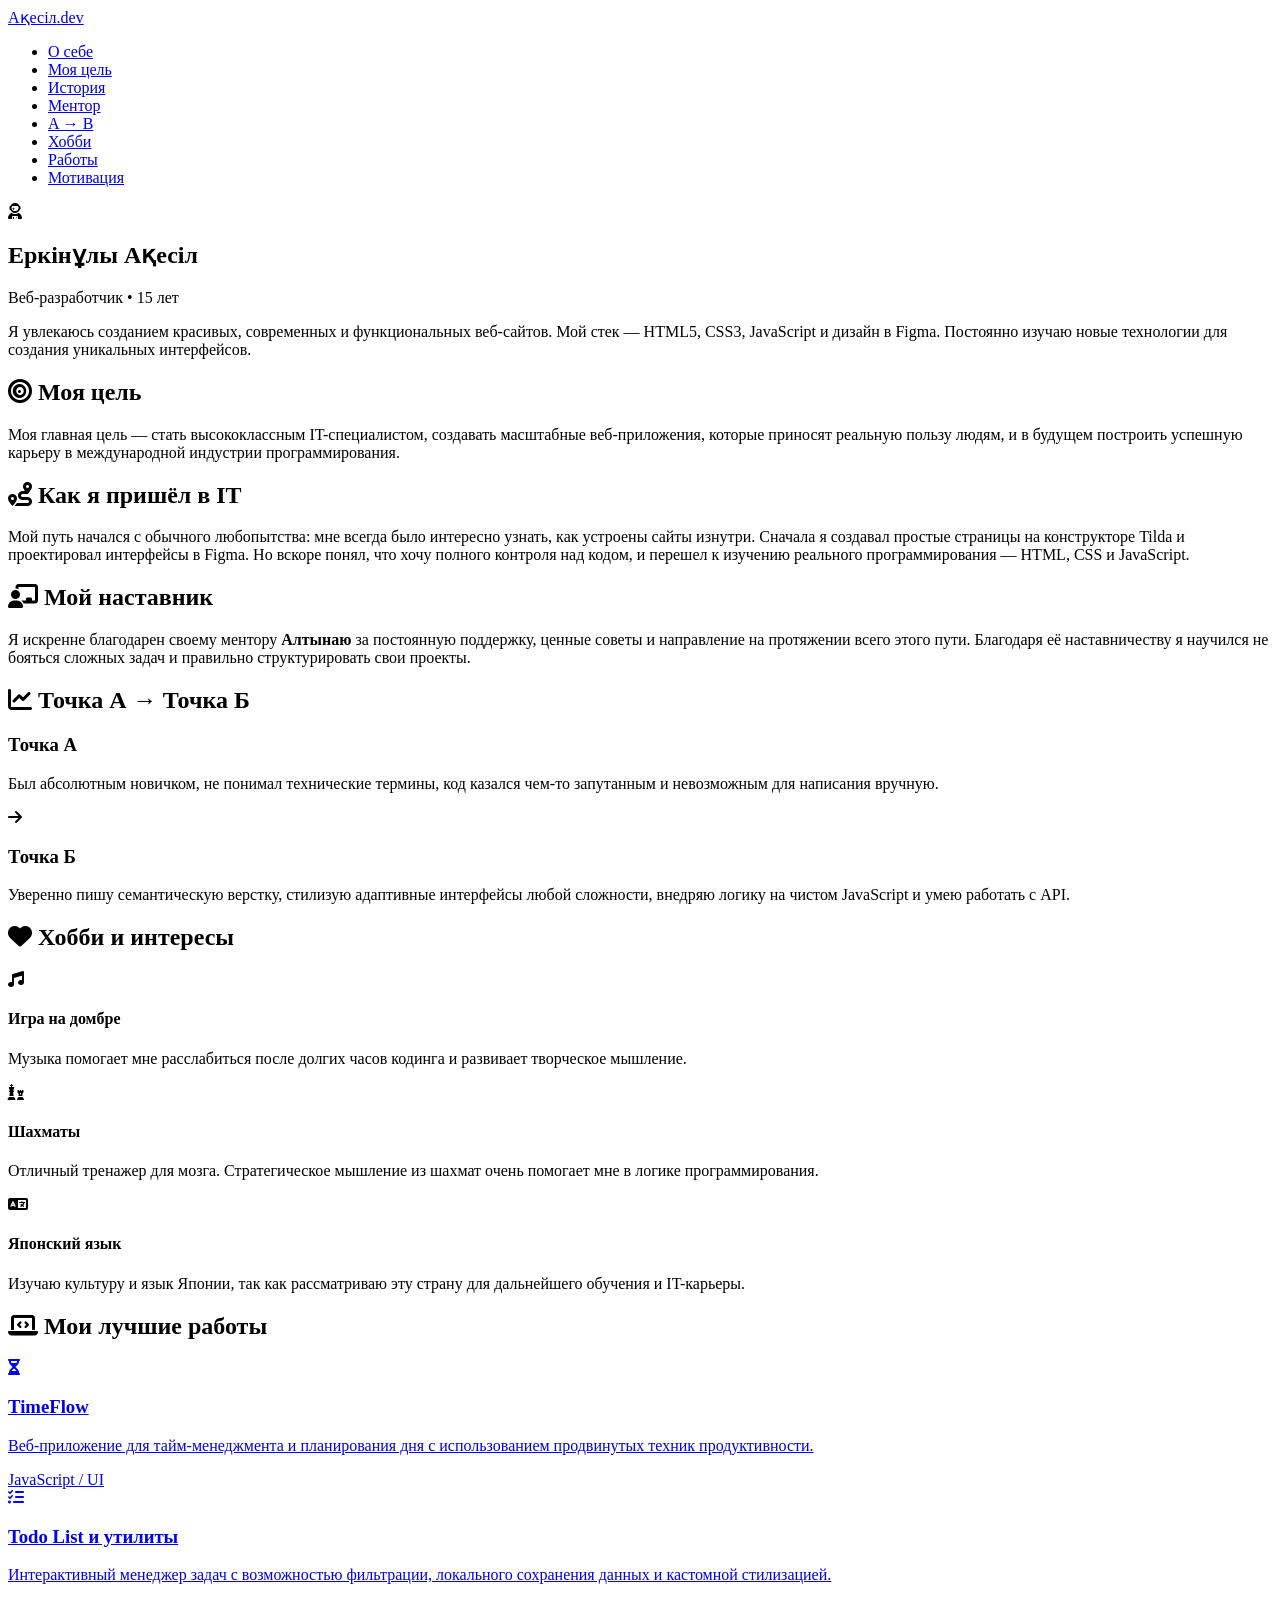
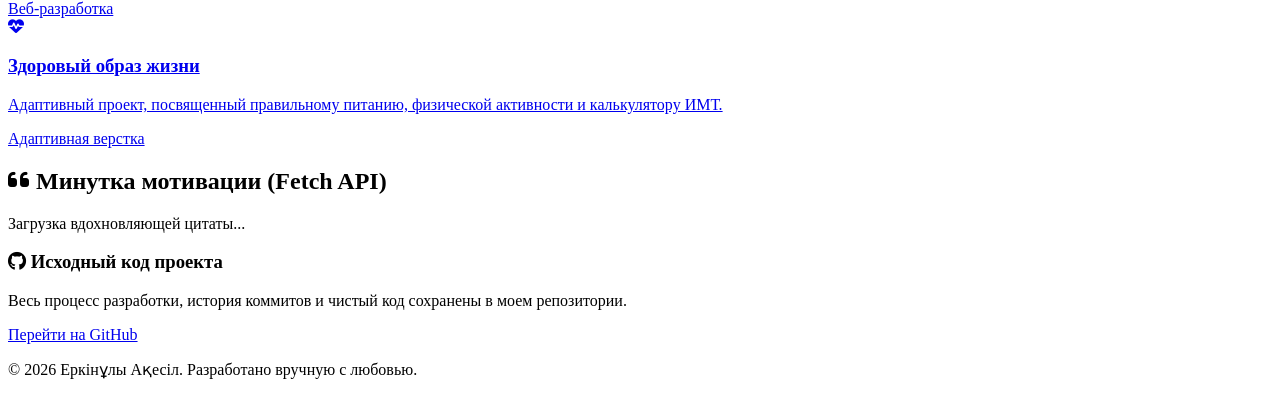
==== Index.html @ e550ab82 "Add files via upload" ====
<!DOCTYPE html>
<html lang="ru">
<head>
    <meta charset="UTF-8">
    <meta name="viewport" content="width=device-width, initial-scale=1.0">
    <title>Портфолио | Еркінұлы Ақесіл</title>
    <link rel="stylesheet" href="https://cdnjs.cloudflare.com/ajax/libs/font-awesome/6.4.0/css/all.min.css">
    <link rel="stylesheet" href="style.css">
</head>
<body>

    <div class="bg-circles">
        <div class="circle circle-1"></div>
        <div class="circle circle-2"></div>
        <div class="circle circle-3"></div>
    </div>

    <header id="header">
        <nav class="nav-container">
            <a href="#" class="logo">Ақесіл<span>.dev</span></a>
            <ul class="nav-menu" id="navMenu">
                <li><a href="#about" class="nav-link active">О себе</a></li>
                <li><a href="#target" class="nav-link">Моя цель</a></li>
                <li><a href="#history" class="nav-link">История</a></li>
                <li><a href="#mentor" class="nav-link">Ментор</a></li>
                <li><a href="#progress" class="nav-link">A → B</a></li>
                <li><a href="#hobbies" class="nav-link">Хобби</a></li>
                <li><a href="#works" class="nav-link">Работы</a></li>
                <li><a href="#api-section" class="nav-link">Мотивация</a></li>
            </ul>
            <div class="hamburger" id="hamburgerMenu">
                <span></span>
                <span></span>
                <span></span>
            </div>
        </nav>
    </header>

    <main class="content-wrapper">
        
        <section id="about" class="section-block">
            <div class="me-profile">
                <div class="me-avatar">
                    <i class="fas fa-user-astronaut"></i>
                </div>
                <div class="me-info">
                    <h1 class="me-name">Еркінұлы Ақесіл</h1>
                    <span class="badge-main">Веб-разработчик • 15 лет</span>
                    <p class="description">Я увлекаюсь созданием красивых, современных и функциональных веб-сайтов. Мой стек — HTML5, CSS3, JavaScript и дизайн в Figma. Постоянно изучаю новые технологии для создания уникальных интерфейсов.</p>
                </div>
            </div>
        </section>

        <section id="target" class="section-block">
            <h2 class="projects-title"><i class="fas fa-bullseye"></i> Моя цель</h2>
            <p class="description">Моя главная цель — стать высококлассным IT-специалистом, создавать масштабные веб-приложения, которые приносят реальную пользу людям, и в будущем построить успешную карьеру в международной индустрии программирования.</p>
        </section>

        <section id="history" class="section-block">
            <h2 class="projects-title"><i class="fas fa-route"></i> Как я пришёл в IT</h2>
            <p class="description">Мой путь начался с обычного любопытства: мне всегда было интересно узнать, как устроены сайты изнутри. Сначала я создавал простые страницы на конструкторе Tilda и проектировал интерфейсы в Figma. Но вскоре понял, что хочу полного контроля над кодом, и перешел к изучению реального программирования — HTML, CSS и JavaScript.</p>
        </section>

        <section id="mentor" class="section-block">
            <h2 class="projects-title"><i class="fas fa-chalkboard-teacher"></i> Мой наставник</h2>
            <p class="description">Я искренне благодарен своему ментору <strong>Алтынаю</strong> за постоянную поддержку, ценные советы и направление на протяжении всего этого пути. Благодаря её наставничеству я научился не бояться сложных задач и правильно структурировать свои проекты.</p>
        </section>

        <section id="progress" class="section-block">
            <h2 class="projects-title"><i class="fas fa-chart-line"></i> Точка А → Точка Б</h2>
            <div class="progress-container">
                <div class="progress-card point-a">
                    <h3>Точка А</h3>
                    <p>Был абсолютным новичком, не понимал технические термины, код казался чем-то запутанным и невозможным для написания вручную.</p>
                </div>
                <div class="arrow-icon"><i class="fas fa-arrow-right"></i></div>
                <div class="progress-card point-b">
                    <h3>Точка Б</h3>
                    <p>Уверенно пишу семантическую верстку, стилизую адаптивные интерфейсы любой сложности, внедряю логику на чистом JavaScript и умею работать с API.</p>
                </div>
            </div>
        </section>

        <section id="hobbies" class="section-block">
            <h2 class="projects-title"><i class="fas fa-heart"></i> Хобби и интересы</h2>
            <div class="projects-grid">
                <div class="project hobby-card">
                    <i class="fas fa-music hobby-icon"></i>
                    <h4>Игра на домбре</h4>
                    <p>Музыка помогает мне расслабиться после долгих часов кодинга и развивает творческое мышление.</p>
                </div>
                <div class="project hobby-card">
                    <i class="fas fa-chess hobby-icon"></i>
                    <h4>Шахматы</h4>
                    <p>Отличный тренажер для мозга. Стратегическое мышление из шахмат очень помогает мне в логике программирования.</p>
                </div>
                <div class="project hobby-card">
                    <i class="fas fa-language hobby-icon"></i>
                    <h4>Японский язык</h4>
                    <p>Изучаю культуру и язык Японии, так как рассматриваю эту страну для дальнейшего обучения и IT-карьеры.</p>
                </div>
            </div>
        </section>

        <section id="works" class="section-block">
            <h2 class="projects-title"><i class="fas fa-laptop-code"></i> Мои лучшие работы</h2>
            <div class="cards-grid">
                <div class="card">
                    <a href="Дип3.html" class="card-link">
                        <i class="fas fa-hourglass-half"></i>
                        <h3 class="card-title">TimeFlow</h3>
                        <p class="card-description">Веб-приложение для тайм-менеджмента и планирования дня с использованием продвинутых техник продуктивности.</p>
                        <span class="badge">JavaScript / UI</span>
                    </a>
                </div>
                <div class="card">
                    <a href="Дип4.html" class="card-link">
                        <i class="fas fa-list-check"></i>
                        <h3 class="card-title">Todo List и утилиты</h3>
                        <p class="card-description">Интерактивный менеджер задач с возможностью фильтрации, локального сохранения данных и кастомной стилизацией.</p>
                        <span class="badge">Веб-разработка</span>
                    </a>
                </div>
                <div class="card">
                    <a href="Ю.html" class="card-link">
                        <i class="fas fa-heartbeat"></i>
                        <h3 class="card-title">Здоровый образ жизни</h3>
                        <p class="card-description">Адаптивный проект, посвященный правильному питанию, физической активности и калькулятору ИМТ.</p>
                        <span class="badge">Адаптивная верстка</span>
                    </a>
                </div>
            </div>
        </section>

        <section id="api-section" class="section-block">
            <h2 class="projects-title"><i class="fas fa-quote-left"></i> Минутка мотивации (Fetch API)</h2>
            <div id="quote-container" class="quote-box">
                <p id="quote-text">Загрузка вдохновляющей цитаты...</p>
                <span id="quote-author"></span>
            </div>
            
            <div class="github-container">
                <h3><i class="fab fa-github"></i> Исходный код проекта</h3>
                <p>Весь процесс разработки, история коммитов и чистый код сохранены в моем репозитории.</p>
                <a href="https://github.com/твоё-имя-пользователя" target="_blank" class="github-btn">Перейти на GitHub</a>
            </div>
        </section>

    </main>

    <footer>
        <p>© 2026 Еркінұлы Ақесіл. Разработано вручную с любовью.</p>
    </footer>

    <script src="script.js"></script>
</body>
</html>
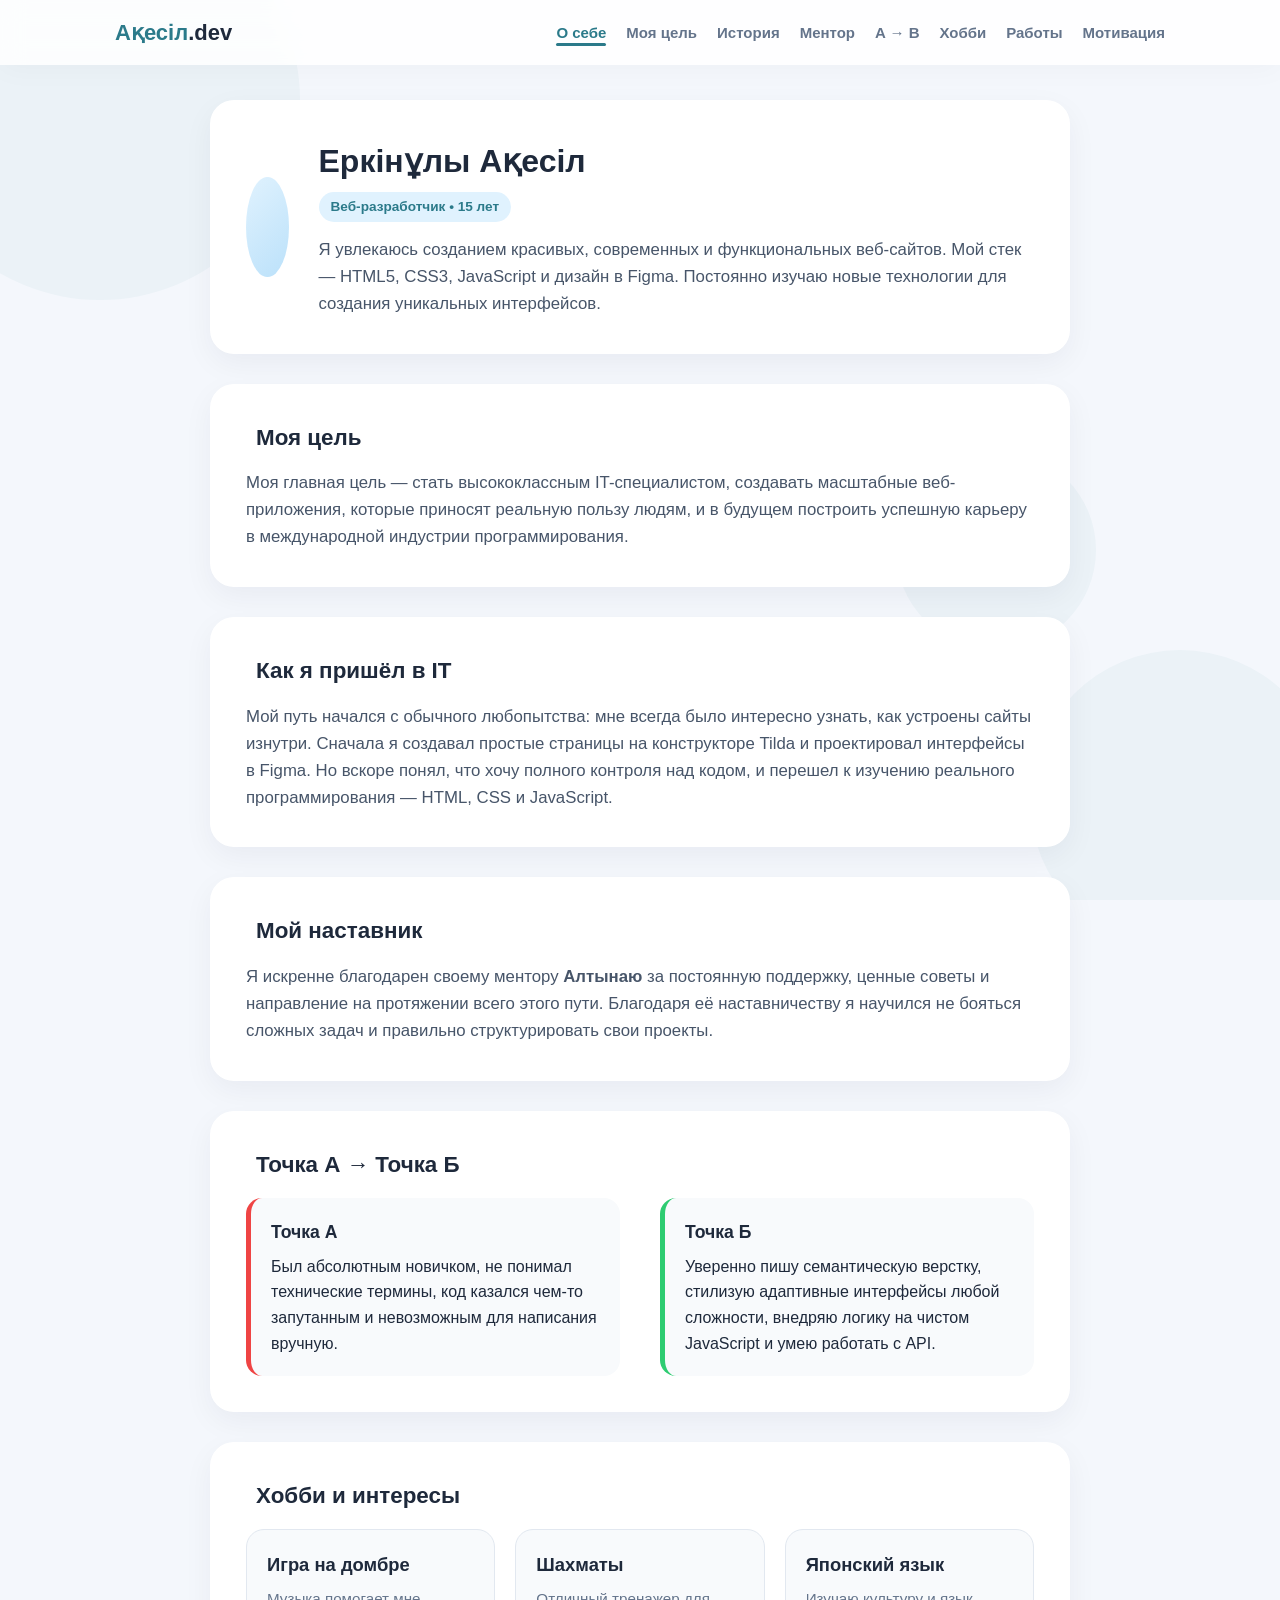
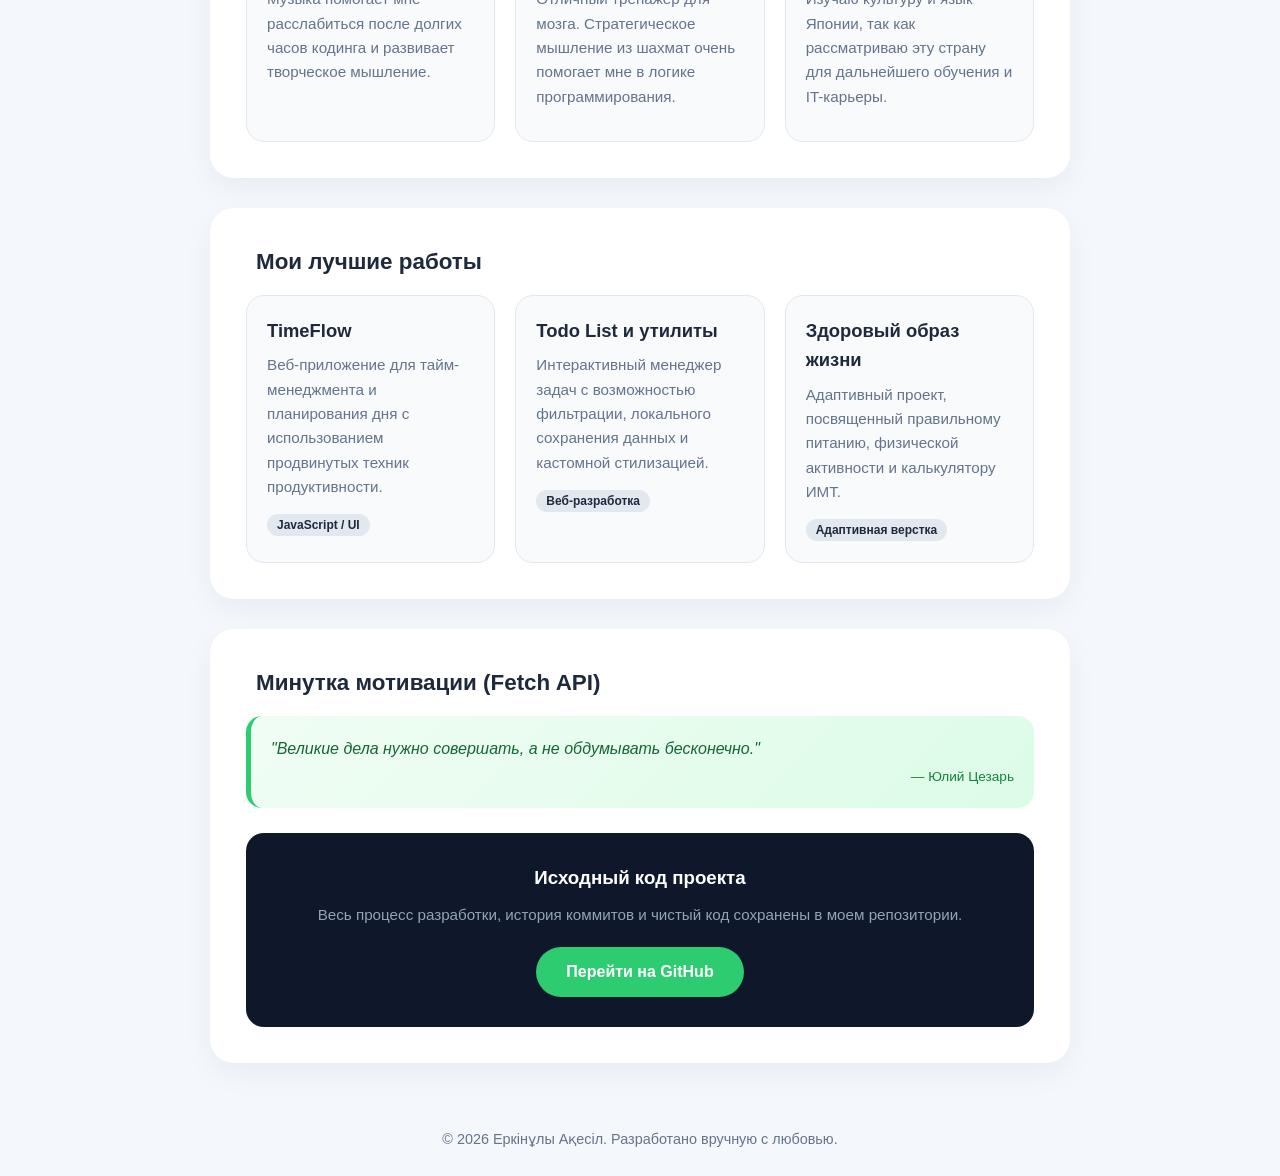
==== commit 67f08761: "Update Index.html" ====
--- a/Index.html
+++ b/Index.html
@@ -4,8 +4,7 @@
     <meta charset="UTF-8">
     <meta name="viewport" content="width=device-width, initial-scale=1.0">
     <title>Портфолио | Еркінұлы Ақесіл</title>
-    <link rel="stylesheet" href="https://cdnjs.cloudflare.com/ajax/libs/font-awesome/6.4.0/css/all.min.css">
-    <link rel="stylesheet" href="style.css">
+    <link rel="stylesheet" href="Style.css">
 </head>
 <body>
 
@@ -152,6 +151,6 @@
         <p>© 2026 Еркінұлы Ақесіл. Разработано вручную с любовью.</p>
     </footer>
 
-    <script src="script.js"></script>
+    <script src="Script.js"></script>
 </body>
-</html>+</html>
--- a/Style.css
+++ b/Style.css
@@ -0,0 +1,322 @@
+/* --- Сброс стилей и базовые настройки --- */
+* {
+    margin: 0;
+    padding: 0;
+    box-sizing: border-box;
+    font-family: 'Segoe UI', Tahoma, Geneva, Verdana, sans-serif;
+    scroll-behavior: smooth;
+}
+
+:root {
+    --primary-color: #2b7a8a;
+    --accent-color: #2ecc71;
+    --dark-color: #1e293b;
+    --light-bg: #f4f7fc;
+    --card-shadow: 0 10px 30px rgba(0, 20, 50, 0.05);
+    --transition-smooth: all 0.3s cubic-bezier(0.4, 0, 0.2, 1);
+}
+
+body {
+    background-color: var(--light-bg);
+    color: var(--dark-color);
+    line-height: 1.6;
+    overflow-x: hidden;
+}
+
+/* --- Анимациялық фон --- */
+.bg-circles {
+    position: fixed;
+    top: 0;
+    left: 0;
+    width: 100%;
+    height: 100%;
+    z-index: -1;
+    overflow: hidden;
+}
+
+.circle {
+    position: absolute;
+    background: rgba(43, 122, 138, 0.04);
+    border-radius: 50%;
+    animation: floatAnimation 20s infinite linear;
+}
+
+.circle-1 { width: 400px; height: 400px; top: -100px; left: -100px; }
+.circle-2 { width: 300px; height: 300px; bottom: -50px; right: -50px; animation-duration: 25s; animation-direction: reverse; }
+.circle-3 { width: 200px; height: 200px; top: 50%; left: 70%; animation-duration: 15s; }
+
+@keyframes floatAnimation {
+    0% { transform: translateY(0) rotate(0deg); }
+    50% { transform: translateY(-20px) rotate(180deg); }
+    100% { transform: translateY(0) rotate(360deg); }
+}
+
+/* --- Шапка және навигация --- */
+header {
+    position: fixed;
+    top: 0;
+    left: 0;
+    width: 100%;
+    background: rgba(255, 255, 255, 0.85);
+    backdrop-filter: blur(12px);
+    box-shadow: 0 4px 30px rgba(0, 0, 0, 0.03);
+    z-index: 1000;
+    transition: var(--transition-smooth);
+}
+
+.nav-container {
+    display: flex;
+    justify-content: space-between;
+    align-items: center;
+    max-width: 1100px;
+    margin: 0 auto;
+    padding: 15px 25px;
+}
+
+.logo {
+    font-size: 22px;
+    font-weight: 800;
+    color: var(--primary-color);
+    text-decoration: none;
+}
+
+.logo span { color: var(--dark-color); }
+
+.nav-menu {
+    display: flex;
+    list-style: none;
+    gap: 20px;
+}
+
+.nav-link {
+    text-decoration: none;
+    color: #64748b;
+    font-weight: 600;
+    font-size: 15px;
+    transition: var(--transition-smooth);
+    position: relative;
+    padding: 5px 0;
+}
+
+.nav-link::after {
+    content: '';
+    position: absolute;
+    bottom: 0;
+    left: 0;
+    width: 0;
+    height: 3px;
+    background-color: var(--primary-color);
+    transition: var(--transition-smooth);
+    border-radius: 2px;
+}
+
+.nav-link:hover::after, .nav-link.active::after { width: 100%; }
+.nav-link:hover, .nav-link.active { color: var(--primary-color); }
+
+/* --- Гамбургер меню (Мобильный) --- */
+.hamburger {
+    display: none;
+    flex-direction: column;
+    gap: 5px;
+    cursor: pointer;
+}
+
+.hamburger span {
+    width: 25px;
+    height: 3px;
+    background-color: var(--dark-color);
+    border-radius: 2px;
+    transition: var(--transition-smooth);
+}
+
+/* --- Негізгі контент құрылымы --- */
+.content-wrapper {
+    max-width: 900px;
+    margin: 100px auto 40px auto;
+    padding: 0 20px;
+}
+
+.section-block {
+    background: #ffffff;
+    border-radius: 24px;
+    padding: 35px;
+    margin-bottom: 30px;
+    box-shadow: var(--card-shadow);
+    border: 1px solid rgba(255, 255, 255, 0.8);
+    transition: transform 0.3s ease;
+}
+
+.section-block:hover {
+    transform: translateY(-2px);
+}
+
+/* --- Жеке блоктардың дизайны --- */
+.me-profile {
+    display: flex;
+    align-items: center;
+    gap: 30px;
+}
+
+.me-avatar {
+    width: 100px;
+    height: 100px;
+    background: linear-gradient(135deg, #e0f2fe, #bbe1fa);
+    border-radius: 50%;
+    display: flex;
+    align-items: center;
+    justify-content: center;
+    font-size: 2.5rem;
+    color: var(--primary-color);
+}
+
+.me-name { font-size: 2rem; font-weight: 800; margin-bottom: 5px; }
+.badge-main {
+    display: inline-block;
+    background: #e0f2fe;
+    color: var(--primary-color);
+    padding: 4px 12px;
+    border-radius: 30px;
+    font-size: 0.85rem;
+    font-weight: 600;
+    margin-bottom: 15px;
+}
+
+.projects-title {
+    font-size: 1.4rem;
+    font-weight: 700;
+    margin-bottom: 15px;
+    color: var(--dark-color);
+    display: flex;
+    align-items: center;
+    gap: 10px;
+}
+
+.projects-title i { color: var(--primary-color); }
+.description { color: #475569; font-size: 1.05rem; }
+
+/* --- Точка А в Точку Б (Flexbox) --- */
+.progress-container {
+    display: flex;
+    align-items: center;
+    gap: 20px;
+    margin-top: 15px;
+}
+
+.progress-card {
+    flex: 1;
+    padding: 20px;
+    border-radius: 16px;
+    background: #f8fafc;
+}
+
+.point-a { border-left: 5px solid #ef4444; }
+.point-b { border-left: 5px solid var(--accent-color); }
+.progress-card h3 { margin-bottom: 8px; font-size: 1.1rem; }
+.arrow-icon { font-size: 1.5rem; color: #cbd5e1; }
+
+/* --- Сеть Карт / Grids (Хобби және Работы) --- */
+.projects-grid, .cards-grid {
+    display: grid;
+    grid-template-columns: repeat(auto-fit, minmax(240px, 1fr));
+    gap: 20px;
+    margin-top: 15px;
+}
+
+.project, .card {
+    background: #f8fafc;
+    border-radius: 18px;
+    padding: 20px;
+    border: 1px solid #e2e8f0;
+    transition: var(--transition-smooth);
+}
+
+.card-link { text-decoration: none; color: inherit; }
+.card:hover {
+    transform: translateY(-5px);
+    box-shadow: 0 15px 30px rgba(0,0,0,0.05);
+    border-color: #cbd5e1;
+}
+
+.hobby-icon, .card i {
+    font-size: 2rem;
+    color: var(--primary-color);
+    margin-bottom: 12px;
+}
+
+.project h4, .card h3 { margin-bottom: 8px; font-size: 1.15rem; }
+.project p, .card p { font-size: 0.95rem; color: #64748b; margin-bottom: 12px; }
+
+.badge {
+    background: #e2e8f0;
+    padding: 4px 10px;
+    border-radius: 30px;
+    font-size: 0.75rem;
+    font-weight: 600;
+}
+
+/* --- API Блок және GitHub --- */
+.quote-box {
+    background: linear-gradient(135deg, #f0fdf4, #dcfce7);
+    padding: 20px;
+    border-radius: 16px;
+    margin-bottom: 25px;
+    border-left: 5px solid var(--accent-color);
+}
+
+#quote-text { font-style: italic; font-weight: 500; color: #166534; }
+#quote-author { display: block; text-align: right; margin-top: 5px; font-size: 0.85rem; color: #15803d; }
+
+.github-container {
+    text-align: center;
+    background: #0f172a;
+    color: white;
+    padding: 30px;
+    border-radius: 18px;
+}
+
+.github-container h3 { margin-bottom: 10px; }
+.github-container p { color: #94a3b8; margin-bottom: 20px; font-size: 0.95rem; }
+
+.github-btn {
+    display: inline-block;
+    background: var(--accent-color);
+    color: white;
+    text-decoration: none;
+    padding: 12px 30px;
+    border-radius: 30px;
+    font-weight: 600;
+    transition: var(--transition-smooth);
+}
+
+.github-btn:hover { background: #27ae60; transform: scale(1.03); }
+
+footer {
+    text-align: center;
+    padding: 25px;
+    color: #64748b;
+    font-size: 0.9rem;
+}
+
+/* --- АДАПТИВТІЛІК (Медиа-запросы) --- */
+@media (max-width: 768px) {
+    .hamburger { display: flex; }
+    
+    .nav-menu {
+        position: fixed;
+        top: 60px;
+        left: -100%;
+        width: 100%;
+        height: calc(100vh - 60px);
+        background: white;
+        flex-direction: column;
+        align-items: center;
+        padding-top: 40px;
+        transition: var(--transition-smooth);
+        box-shadow: 0 10px 20px rgba(0,0,0,0.05);
+    }
+    
+    .nav-menu.active { left: 0; }
+    .me-profile { flex-direction: column; text-align: center; }
+    .progress-container { flex-direction: column; }
+    .arrow-icon { transform: rotate(90deg); margin: 5px 0; }
+}
